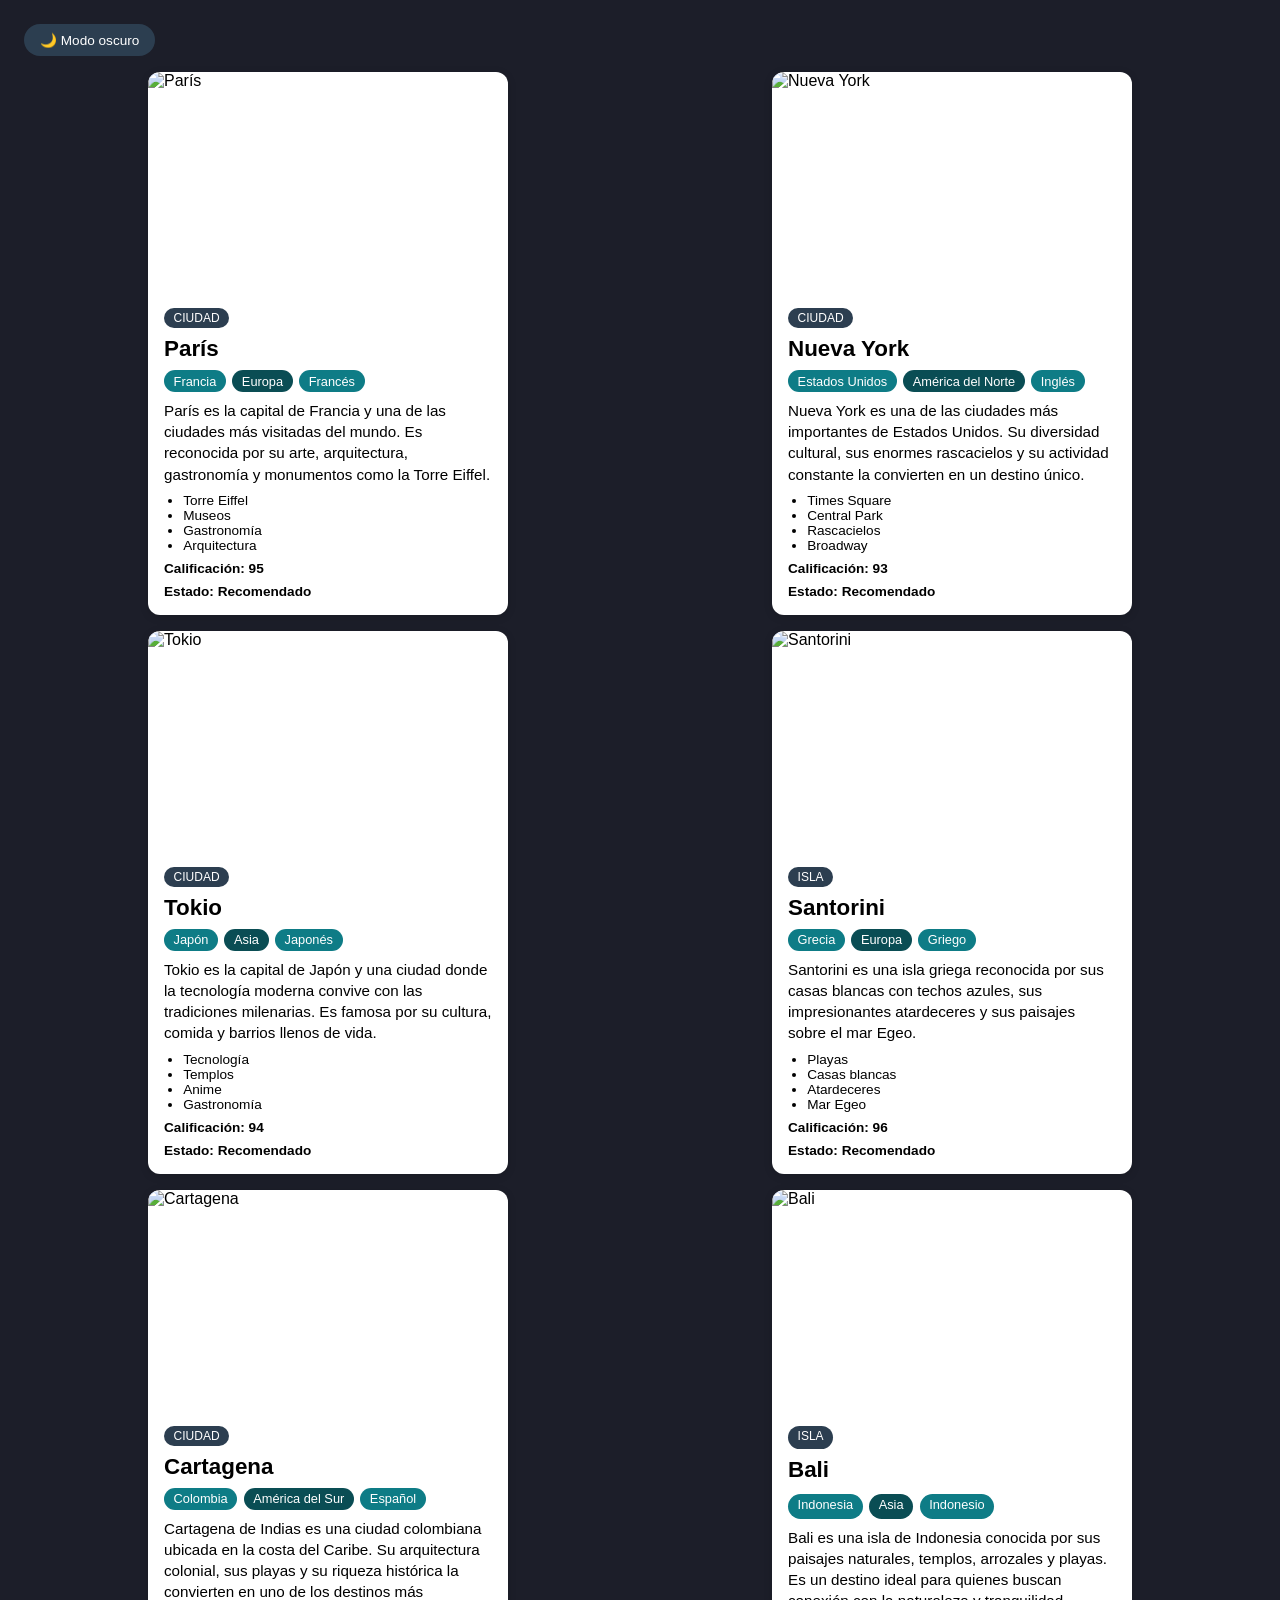
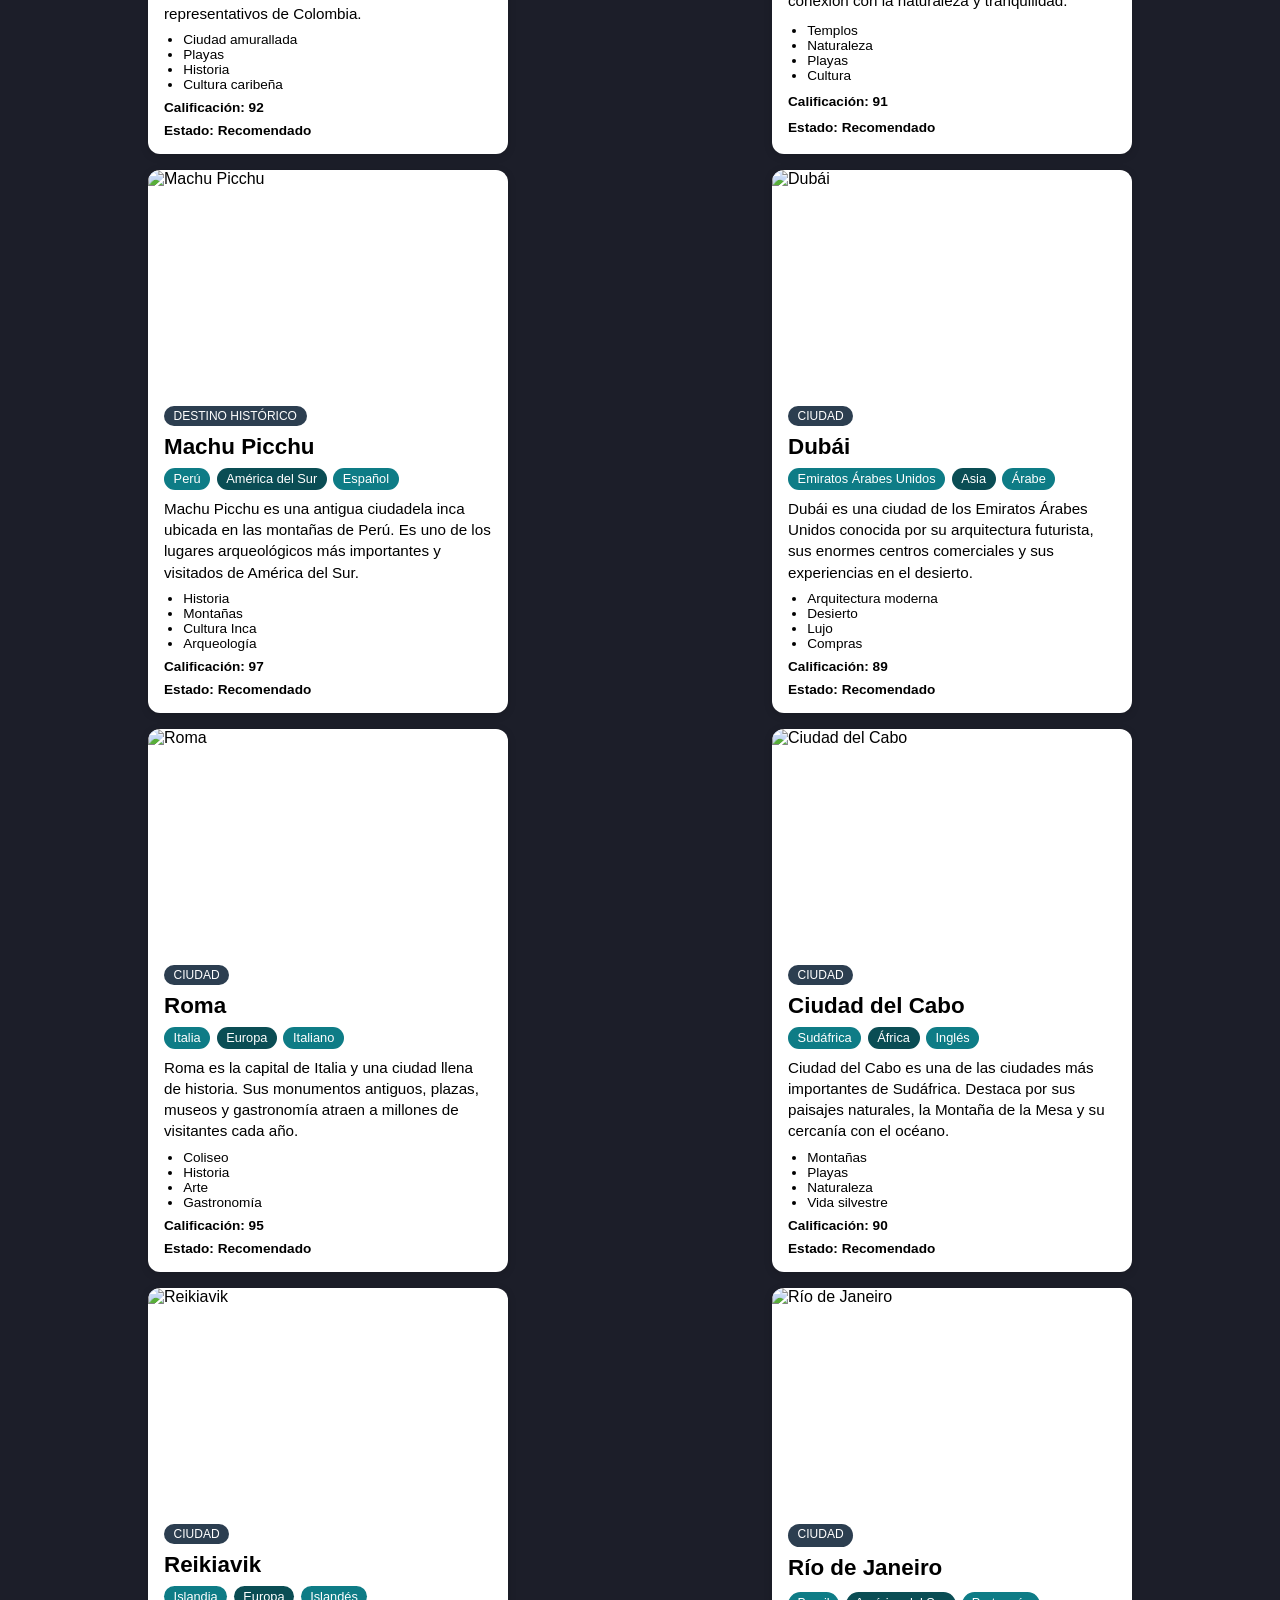
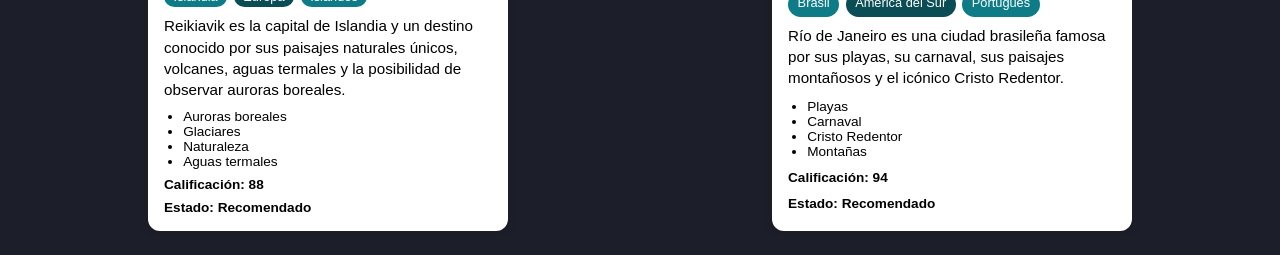
==== INPUT/proyecto1/index.html @ 5e530264 "Agrega proyecto1: galería de destinos y gestión CRUD con persistencia en localStorage Separa el arra" ====
<!DOCTYPE html>
<html lang="es">
<head>
  <meta charset="UTF-8">
  <meta name="viewport" content="width=device-width, initial-scale=1.0">
  <title>Destinos — Galería</title>
  <link rel="stylesheet" href="style.css">
</head>
<body>
  <button id="dark-mode-toggle">🌙 Modo oscuro</button>

<section class="galeria" id="galeria"></section>

  <script src="data.js"></script>
  <script src="storage.js"></script>
  <script src="index.js"></script>
</body>
</html>
---- INPUT/proyecto1/style.css ----
body {
  font-family: sans-serif;
  background-color: #1c1e29;
  padding: 1rem;
  transition: background-color 0.2s, color 0.2s;
}

.galeria {
  display: grid;
  grid-template-columns: 1fr;
  gap: 1rem;
  justify-items: center;
}

#dark-mode-toggle {
  display: block;
  margin: 0 0 1rem;
  padding: 0.5rem 1rem;
  border: none;
  border-radius: 999px;
  background-color: #2c3e50;
  color: #ffffff;
  font-size: 0.85rem;
  cursor: pointer;
}

.card {
  display: grid;
  grid-template-columns: 1fr;
  grid-template-rows: auto 1fr;
  max-width: 280px;
  background-color: #ffffff;
  border-radius: 12px;
  overflow: hidden;
  box-shadow: 0 2px 8px rgba(0, 0, 0, 0.15);
  transition: background-color 0.2s, color 0.2s, transform 0.5s ease;
}

.card:hover {
  transform: scale(1.1);
}

.card-img {
  width: 100%;
  height: 180px;
  object-fit: cover;
}

.card-body {
  display: grid;
  grid-template-columns: 1fr;
  gap: 0.5rem;
  padding: 1rem;
}

.card-badge {
  justify-self: start;
  background-color: #2c3e50;
  color: #ffffff;
  font-size: 0.75rem;
  text-transform: uppercase;
  padding: 0.2rem 0.6rem;
  border-radius: 999px;
}

.card-nombre {
  margin: 0;
  font-size: 1.3rem;
}

.card-meta {
  margin: 0;
  display: flex;
  flex-wrap: wrap;
  gap: 0.4rem;
}

.pill {
  color: #ffffff;
  font-size: 0.75rem;
  padding: 0.2rem 0.6rem;
  border-radius: 999px;
}

.pill-pais {
  background-color: #0e7c86;
}

.pill-continente {
  background-color: #0a4d54;
}

.pill-idioma {
  background-color: #0e7c86;
}

.card-descripcion {
  margin: 0;
  font-size: 0.9rem;
  line-height: 1.4;
}

.card-caracteristicas {
  margin: 0;
  padding-left: 1.2rem;
  font-size: 0.85rem;
}

.card-calificacion,
.card-recomendado {
  margin: 0;
  font-size: 0.85rem;
  font-weight: bold;
}

/* Modo oscuro */
body.dark-mode {
  background-color: #121212;
  color: #f2f2f2;
}

body.dark-mode .card {
  background-color: #1e1e1e;
  color: #f2f2f2;
}

body.dark-mode .card-meta,
body.dark-mode .card-descripcion {
  color: #cccccc;
}

body.dark-mode #dark-mode-toggle {
  background-color: #f2f2f2;
  color: #121212;
}

/* Responsive: celular pequeño (base) → celular estándar → celular grande */
@media (min-width: 375px) {
  .card {
    max-width: 320px;
  }

  .card-img {
    height: 200px;
  }

  .card-nombre {
    font-size: 1.4rem;
  }
}

@media (min-width: 480px) {
  .card {
    max-width: 360px;
  }

  .card-img {
    height: 220px;
  }

  .card-descripcion {
    font-size: 0.95rem;
  }

  .pill {
    font-size: 0.8rem;
  }

  .galeria {
    grid-template-columns: repeat(2, 1fr);
  }
}

/* Gestión de destinos */
h1 {
  color: #f2f2f2;
}

.link-galeria {
  display: inline-block;
  margin-bottom: 1rem;
  color: #4fd1c5;
}

.form-destino {
  display: grid;
  gap: 0.6rem;
  max-width: 420px;
  margin-bottom: 1.5rem;
  padding: 1rem;
  background-color: #ffffff;
  border-radius: 12px;
}

.form-destino input,
.form-destino textarea {
  padding: 0.5rem;
  border: 1px solid #ccc;
  border-radius: 6px;
  font-family: inherit;
  font-size: 0.9rem;
}

.form-destino textarea {
  resize: vertical;
  min-height: 60px;
}

.form-destino button {
  padding: 0.6rem;
  border: none;
  border-radius: 999px;
  background-color: #0e7c86;
  color: #ffffff;
  font-size: 0.9rem;
  cursor: pointer;
}

.check-recomendado {
  display: flex;
  align-items: center;
  gap: 0.4rem;
  font-size: 0.9rem;
}

.gestion-lista {
  display: grid;
  gap: 0.5rem;
  max-width: 420px;
}

.gestion-item {
  display: flex;
  align-items: center;
  justify-content: space-between;
  gap: 0.5rem;
  padding: 0.6rem 0.8rem;
  background-color: #ffffff;
  border-radius: 8px;
  font-size: 0.9rem;
}

.btn-eliminar {
  padding: 0.3rem 0.7rem;
  border: none;
  border-radius: 999px;
  background-color: #b42c2c;
  color: #ffffff;
  font-size: 0.8rem;
  cursor: pointer;
}

.btn-editar {
  padding: 0.3rem 0.7rem;
  border: none;
  border-radius: 999px;
  background-color: #0e7c86;
  color: #ffffff;
  font-size: 0.8rem;
  cursor: pointer;
}

/* Sidebar de gestión */
.layout {
  display: flex;
  flex-direction: column;
  gap: 1rem;
}

.sidebar {
  padding: 1rem;
  background-color: #0a4d54;
  border-radius: 12px;
}

.sidebar h2 {
  margin: 0 0 0.6rem;
  color: #ffffff;
  font-size: 1.1rem;
}

.sidebar-nav {
  display: grid;
  gap: 0.4rem;
}

.sidebar-item {
  padding: 0.6rem 0.8rem;
  border: none;
  border-radius: 6px;
  background-color: transparent;
  color: #ffffff;
  font-size: 0.9rem;
  text-align: left;
  cursor: pointer;
}

.sidebar-item.active {
  background-color: #0e7c86;
  font-weight: bold;
}

.contenido {
  min-width: 0;
}

.panel[hidden] {
  display: none;
}

@media (min-width: 480px) {
  .layout {
    flex-direction: row;
  }

  .sidebar {
    flex-shrink: 0;
    width: 200px;
  }

  .contenido {
    flex: 1;
  }
}
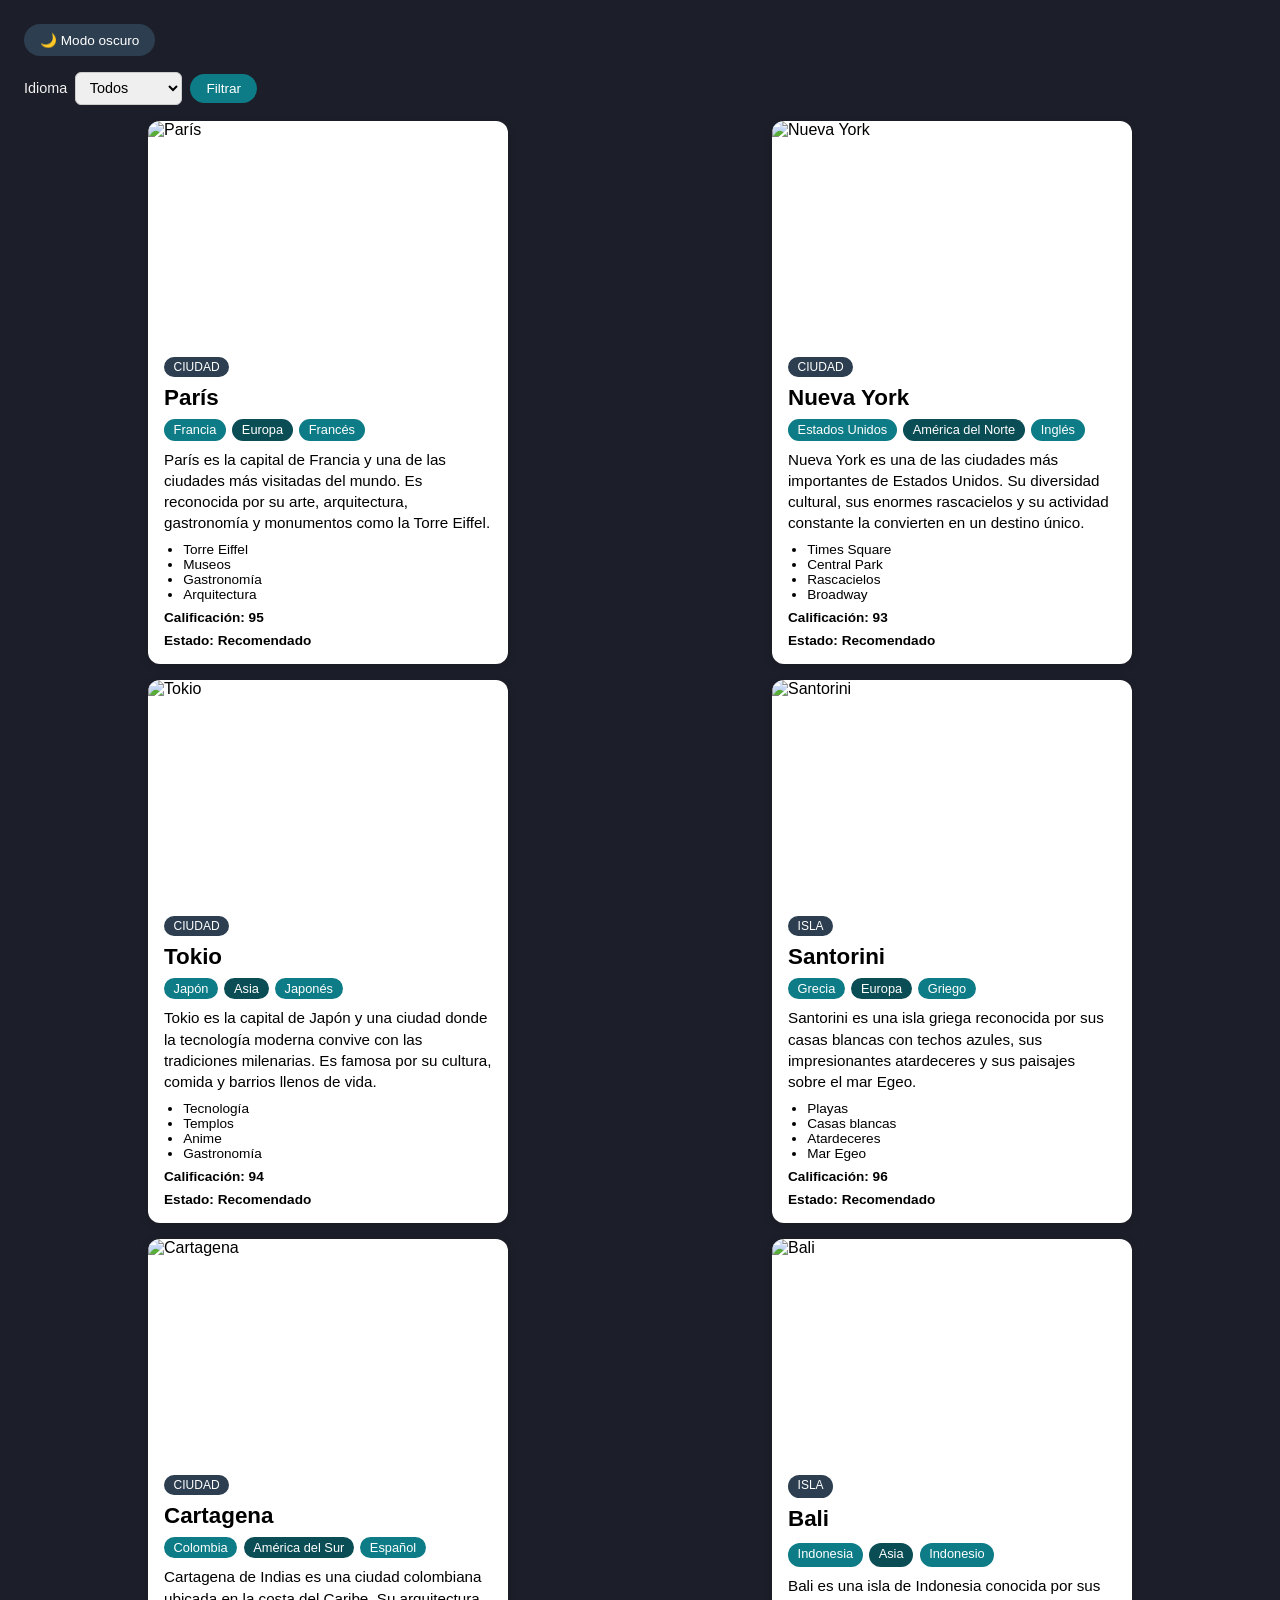
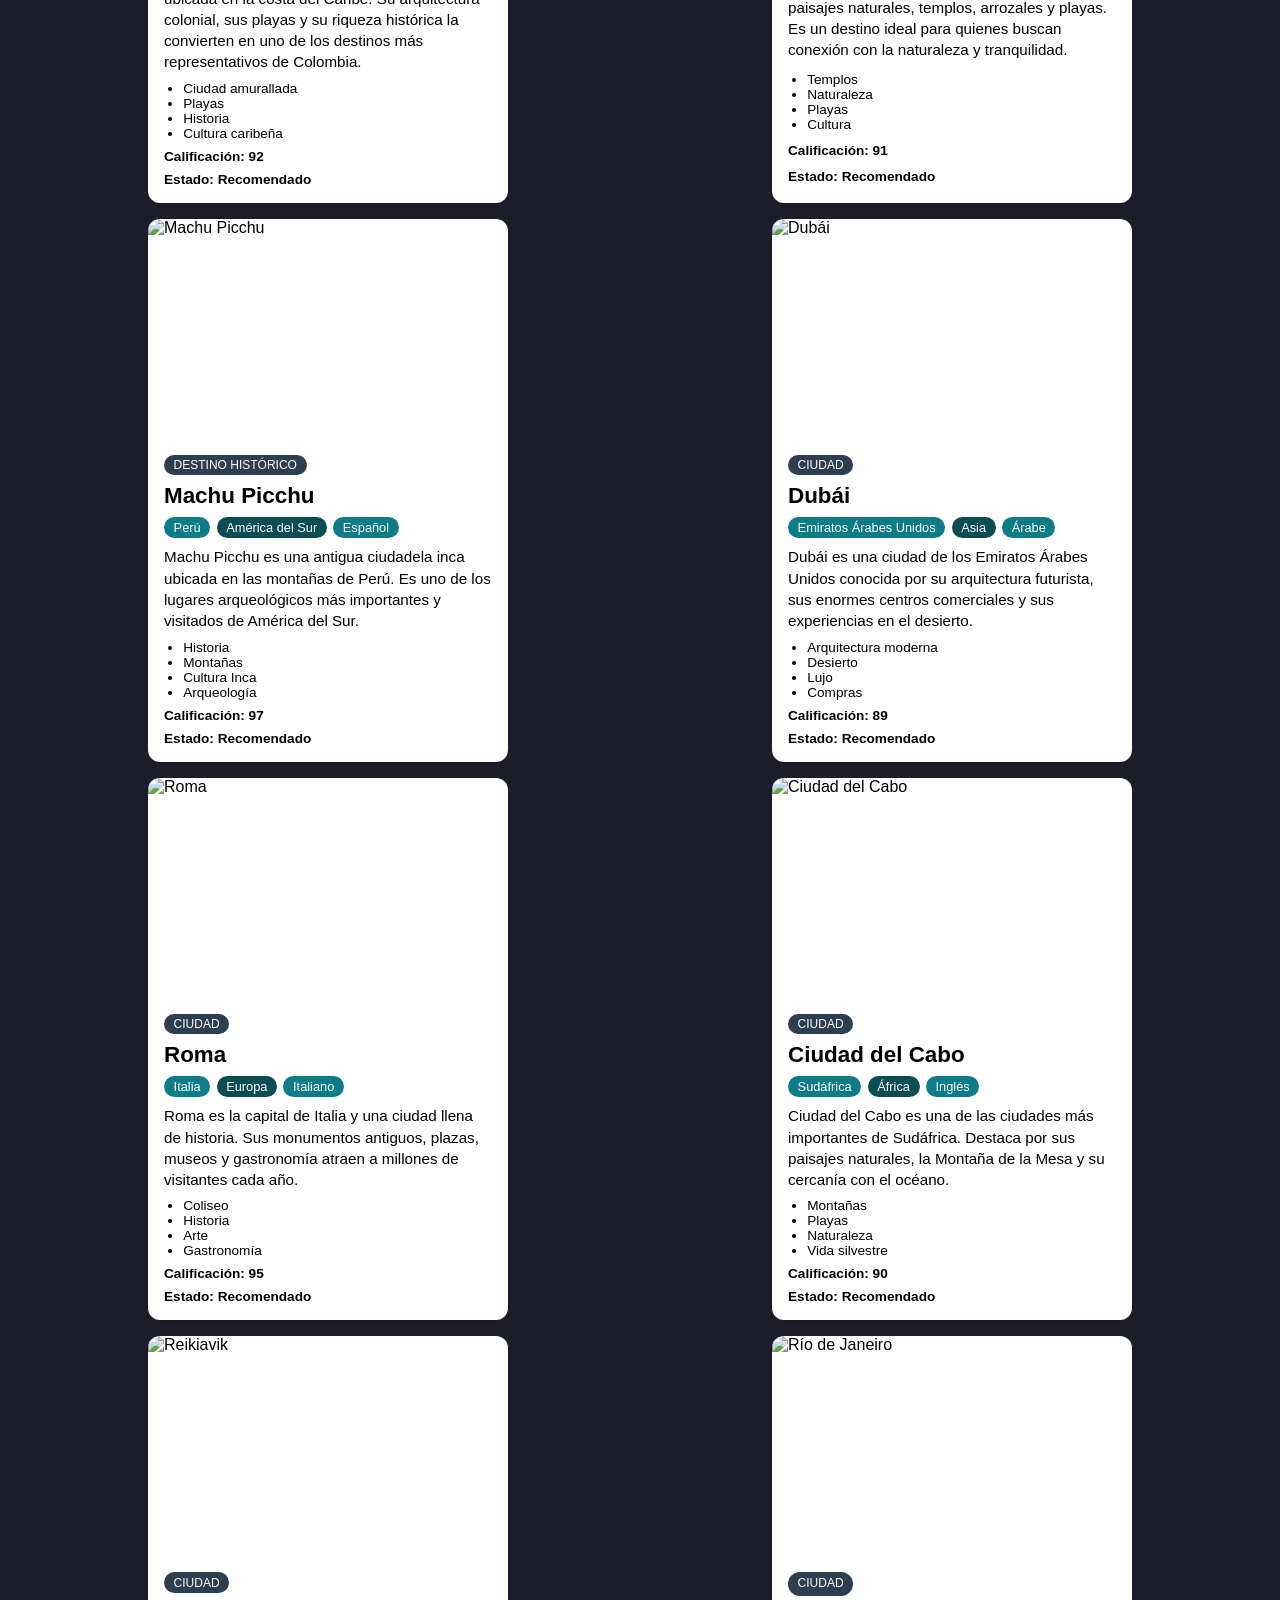
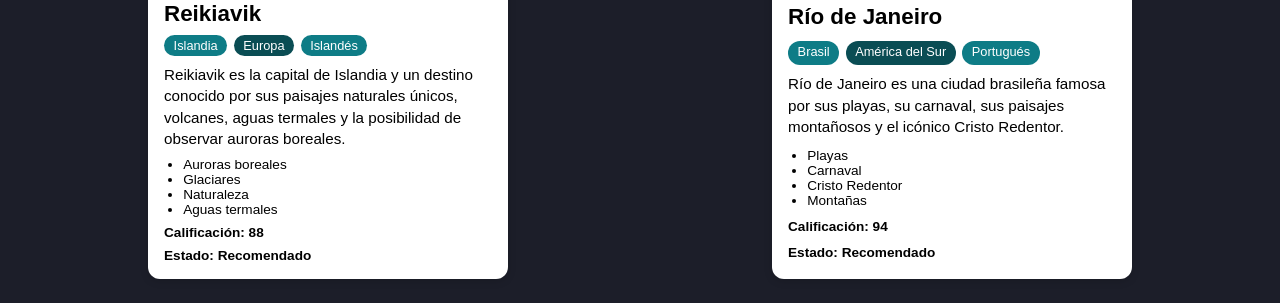
==== commit 30e3aca3: "Agrega ids, login y filtro por idioma en proyecto1 - Asigna id a cada destino y siguienteId para los" ====
--- a/INPUT/proyecto1/index.html
+++ b/INPUT/proyecto1/index.html
@@ -9,6 +9,14 @@
 <body>
   <button id="dark-mode-toggle">🌙 Modo oscuro</button>
 
+  <section class="filtros">
+    <label for="filtro-idioma">Idioma</label>
+    <select id="filtro-idioma">
+      <option value="todos">Todos</option>
+    </select>
+    <button id="btn-filtrar">Filtrar</button>
+  </section>
+
 <section class="galeria" id="galeria"></section>
 
   <script src="data.js"></script>
--- a/INPUT/proyecto1/style.css
+++ b/INPUT/proyecto1/style.css
@@ -19,6 +19,34 @@
   border: none;
   border-radius: 999px;
   background-color: #2c3e50;
+  color: #ffffff;
+  font-size: 0.85rem;
+  cursor: pointer;
+}
+
+.filtros {
+  display: flex;
+  flex-wrap: wrap;
+  align-items: center;
+  gap: 0.5rem;
+  margin-bottom: 1rem;
+  color: #f2f2f2;
+  font-size: 0.9rem;
+}
+
+.filtros select {
+  padding: 0.4rem 0.6rem;
+  border: 1px solid #ccc;
+  border-radius: 6px;
+  font-family: inherit;
+  font-size: 0.9rem;
+}
+
+#btn-filtrar {
+  padding: 0.45rem 1rem;
+  border: none;
+  border-radius: 999px;
+  background-color: #0e7c86;
   color: #ffffff;
   font-size: 0.85rem;
   cursor: pointer;
@@ -304,7 +332,23 @@
   min-width: 0;
 }
 
-.panel[hidden] {
+.panel[hidden],
+.layout[hidden] {
+  display: none;
+}
+
+/* Login de gestión */
+.login .form-destino {
+  max-width: 320px;
+}
+
+.login-error {
+  margin: 0;
+  color: #b42c2c;
+  font-size: 0.85rem;
+}
+
+.login-error[hidden] {
   display: none;
 }
 
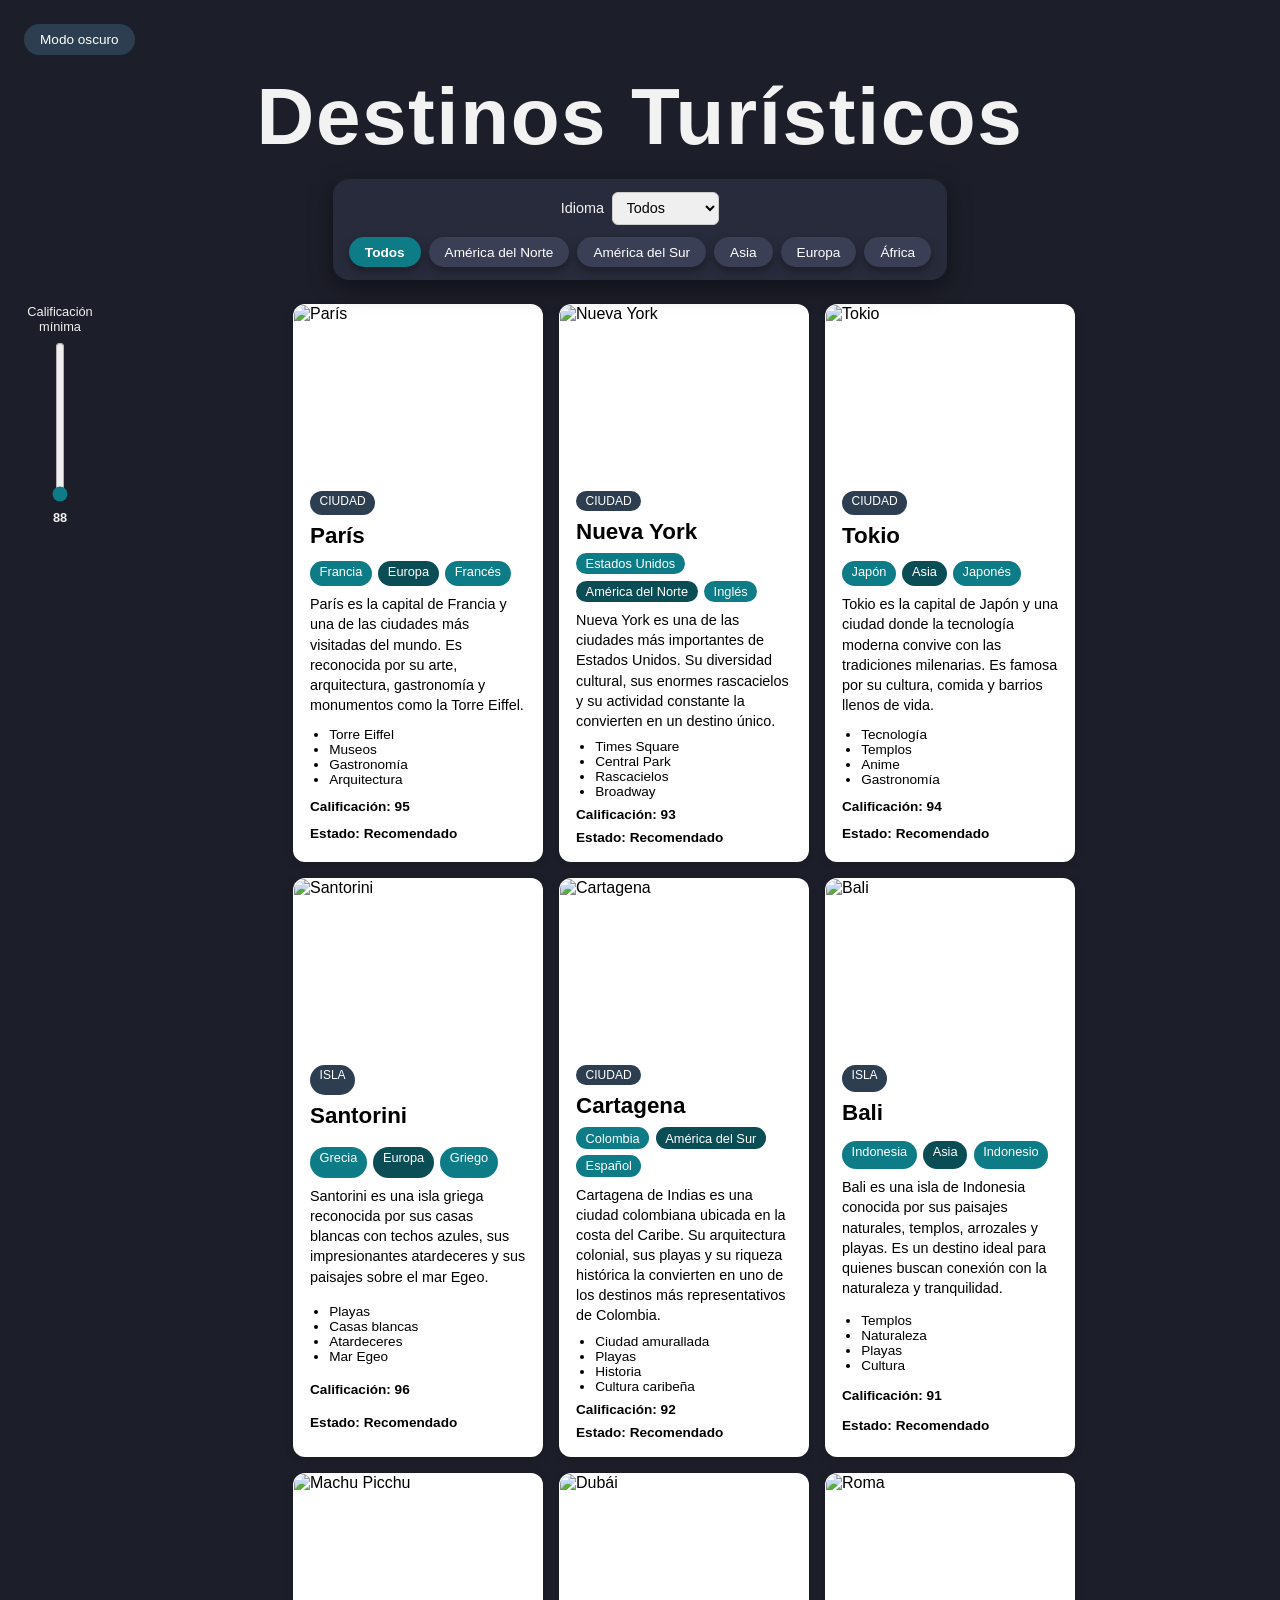
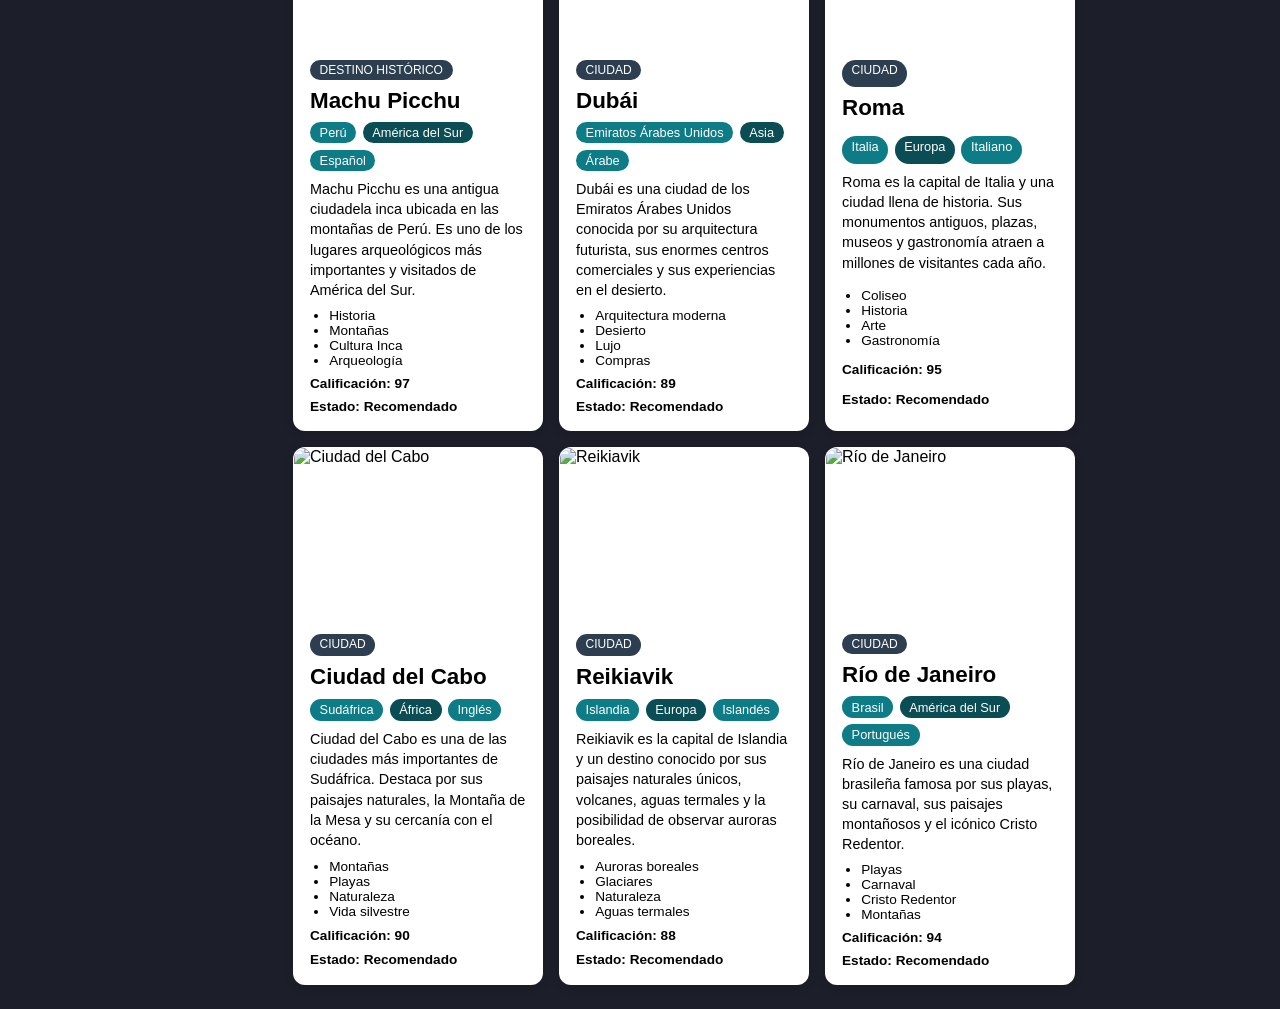
==== commit dc28fa95: "Agrega filtros por continente y calificación, y login con registro en proyecto1 - Galería: título, f" ====
--- a/INPUT/proyecto1/index.html
+++ b/INPUT/proyecto1/index.html
@@ -7,17 +7,32 @@
   <link rel="stylesheet" href="style.css">
 </head>
 <body>
-  <button id="dark-mode-toggle">🌙 Modo oscuro</button>
+  <button id="dark-mode-toggle">Modo oscuro</button>
+
+  <header class="header">
+    <h1>Destinos Turísticos</h1>
+  </header>
 
   <section class="filtros">
-    <label for="filtro-idioma">Idioma</label>
-    <select id="filtro-idioma">
-      <option value="todos">Todos</option>
-    </select>
-    <button id="btn-filtrar">Filtrar</button>
+    <div class="filtro-idioma">
+      <label for="filtro-idioma">Idioma</label>
+      <select id="filtro-idioma">
+        <option value="todos">Todos</option>
+      </select>
+    </div>
+
+    <div class="filtro-continentes" id="filtro-continentes"></div>
   </section>
 
-<section class="galeria" id="galeria"></section>
+  <div class="galeria-layout">
+    <aside class="filtro-calificacion">
+      <label for="filtro-calificacion">Calificación mínima</label>
+      <input type="range" id="filtro-calificacion" step="1">
+      <output id="valor-calificacion" for="filtro-calificacion"></output>
+    </aside>
+
+    <section class="galeria" id="galeria"></section>
+  </div>
 
   <script src="data.js"></script>
   <script src="storage.js"></script>
--- a/INPUT/proyecto1/style.css
+++ b/INPUT/proyecto1/style.css
@@ -7,9 +7,9 @@
 
 .galeria {
   display: grid;
-  grid-template-columns: 1fr;
+  grid-template-columns: repeat(auto-fill, minmax(min(100%, 220px), 250px));
+  justify-content: center;
   gap: 1rem;
-  justify-items: center;
 }
 
 #dark-mode-toggle {
@@ -24,14 +24,41 @@
   cursor: pointer;
 }
 
+.header {
+  text-align: center;
+  margin-bottom: 1rem;
+}
+
+.header h1 {
+  margin: 0;
+  font-size: clamp(2.5rem, 8vw, 5rem);
+  letter-spacing: 0.02em;
+}
+
+/* Filtros flotantes: se quedan arriba al hacer scroll */
 .filtros {
-  display: flex;
-  flex-wrap: wrap;
+  position: sticky;
+  top: 0.5rem;
+  z-index: 10;
+  display: flex;
+  flex-direction: column;
+  align-items: center;
+  gap: 0.8rem;
+  width: fit-content;
+  max-width: 100%;
+  margin: 0 auto 1.5rem;
+  padding: 0.8rem 1rem;
+  background-color: rgba(42, 45, 61, 0.95);
+  border-radius: 16px;
+  box-shadow: 0 8px 24px rgba(0, 0, 0, 0.4);
+  color: #f2f2f2;
+  font-size: 0.9rem;
+}
+
+.filtro-idioma {
+  display: flex;
   align-items: center;
   gap: 0.5rem;
-  margin-bottom: 1rem;
-  color: #f2f2f2;
-  font-size: 0.9rem;
 }
 
 .filtros select {
@@ -42,26 +69,80 @@
   font-size: 0.9rem;
 }
 
-#btn-filtrar {
+.filtro-continentes {
+  display: flex;
+  flex-wrap: wrap;
+  justify-content: center;
+  gap: 0.5rem;
+}
+
+.btn-continente {
   padding: 0.45rem 1rem;
   border: none;
   border-radius: 999px;
-  background-color: #0e7c86;
+  background-color: #3a3f55;
   color: #ffffff;
   font-size: 0.85rem;
-  cursor: pointer;
+  box-shadow: 0 4px 10px rgba(0, 0, 0, 0.35);
+  cursor: pointer;
+  transition: background-color 0.2s, transform 0.2s;
+}
+
+.btn-continente:hover {
+  transform: translateY(-2px);
+}
+
+.btn-continente.active {
+  background-color: #0e7c86;
+  font-weight: bold;
+}
+
+/* Slider vertical al lado de la galería */
+.galeria-layout {
+  display: flex;
+  align-items: flex-start;
+  gap: 1rem;
+}
+
+.galeria-layout .galeria {
+  flex: 1;
+  min-width: 0;
+}
+
+.filtro-calificacion {
+  display: flex;
+  flex-direction: column;
+  align-items: center;
+  gap: 0.4rem;
+  width: 4.5rem;
+  flex-shrink: 0;
+  color: #f2f2f2;
+  font-size: 0.8rem;
+  text-align: center;
+}
+
+#filtro-calificacion {
+  writing-mode: vertical-lr;
+  direction: rtl;
+  height: 160px;
+  accent-color: #0e7c86;
+  cursor: pointer;
+}
+
+#valor-calificacion {
+  font-weight: bold;
 }
 
 .card {
   display: grid;
   grid-template-columns: 1fr;
   grid-template-rows: auto 1fr;
-  max-width: 280px;
   background-color: #ffffff;
+  border: 1px solid transparent;
   border-radius: 12px;
   overflow: hidden;
   box-shadow: 0 2px 8px rgba(0, 0, 0, 0.15);
-  transition: background-color 0.2s, color 0.2s, transform 0.5s ease;
+  transition: background-color 0.2s, color 0.2s, border-color 0.2s, box-shadow 0.2s, transform 0.5s ease;
 }
 
 .card:hover {
@@ -70,7 +151,7 @@
 
 .card-img {
   width: 100%;
-  height: 180px;
+  height: 150px;
   object-fit: cover;
 }
 
@@ -150,6 +231,8 @@
 body.dark-mode .card {
   background-color: #1e1e1e;
   color: #f2f2f2;
+  border-color: #4fd1c5;
+  box-shadow: 0 0 12px rgba(79, 209, 197, 0.6), 0 0 24px rgba(79, 209, 197, 0.25);
 }
 
 body.dark-mode .card-meta,
@@ -157,6 +240,14 @@
   color: #cccccc;
 }
 
+body.dark-mode .filtros {
+  background-color: rgba(30, 30, 30, 0.95);
+}
+
+body.dark-mode .btn-continente:not(.active) {
+  background-color: #2e2e2e;
+}
+
 body.dark-mode #dark-mode-toggle {
   background-color: #f2f2f2;
   color: #121212;
@@ -164,12 +255,8 @@
 
 /* Responsive: celular pequeño (base) → celular estándar → celular grande */
 @media (min-width: 375px) {
-  .card {
-    max-width: 320px;
-  }
-
   .card-img {
-    height: 200px;
+    height: 160px;
   }
 
   .card-nombre {
@@ -178,24 +265,18 @@
 }
 
 @media (min-width: 480px) {
-  .card {
-    max-width: 360px;
-  }
-
   .card-img {
-    height: 220px;
-  }
-
-  .card-descripcion {
-    font-size: 0.95rem;
+    height: 170px;
   }
 
   .pill {
     font-size: 0.8rem;
   }
-
+}
+
+@media (min-width: 900px) {
   .galeria {
-    grid-template-columns: repeat(2, 1fr);
+    grid-template-columns: repeat(3, 250px);
   }
 }
 
@@ -352,6 +433,27 @@
   display: none;
 }
 
+/* Login del juego */
+#seccion-login .form-destino {
+  margin: 0 auto;
+}
+
+.requisitos {
+  margin: 0;
+  padding-left: 1.2rem;
+  color: #b42c2c;
+  font-size: 0.8rem;
+}
+
+.requisitos li.cumple {
+  color: #0e7c86;
+}
+
+.juego h2 {
+  color: #f2f2f2;
+  text-align: center;
+}
+
 @media (min-width: 480px) {
   .layout {
     flex-direction: row;
